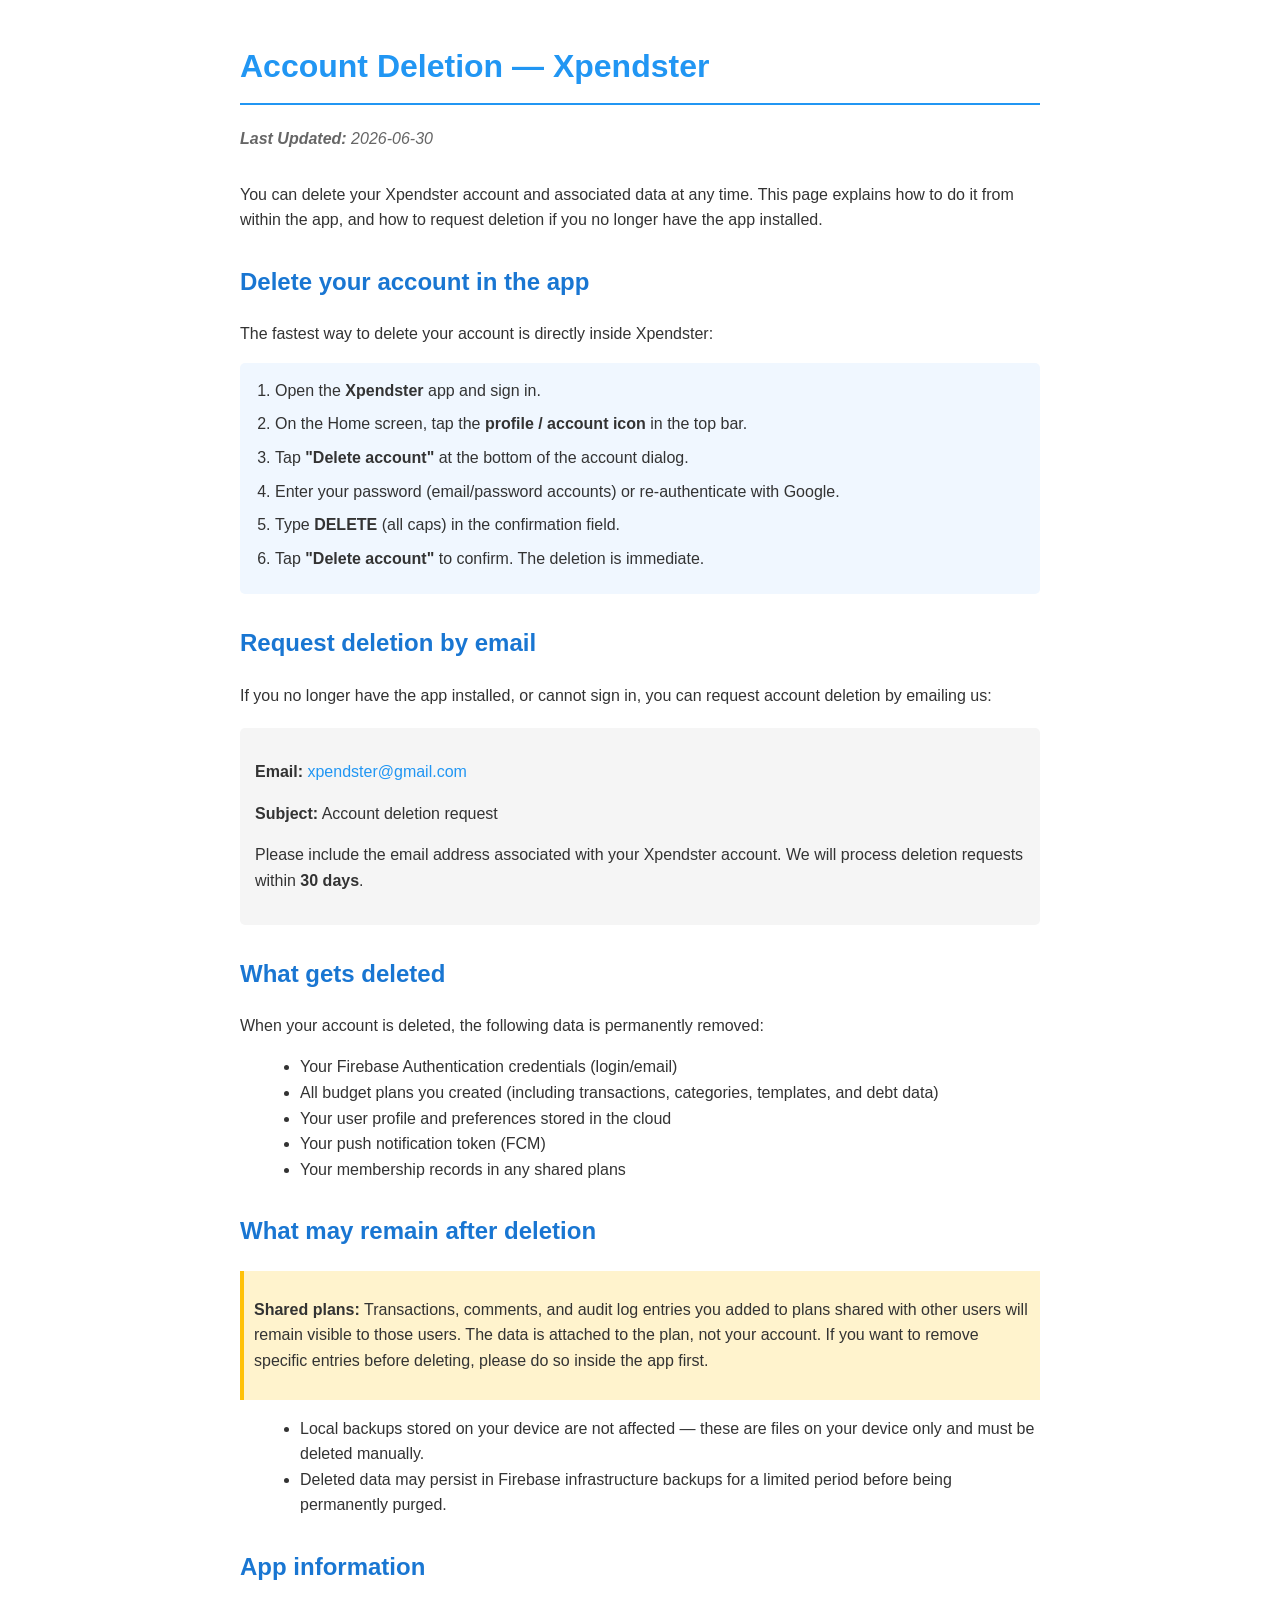
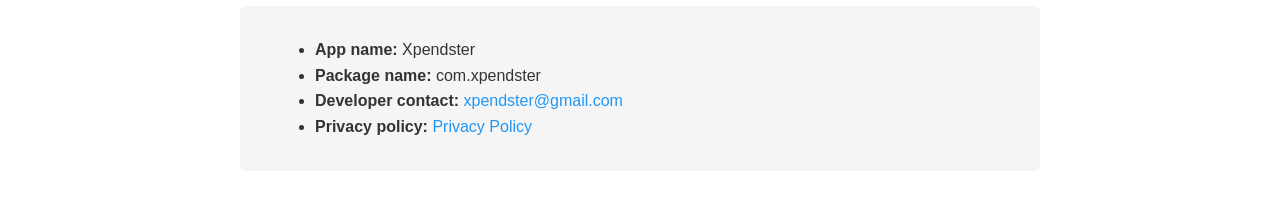
==== account-deletion.html @ a4f4fa09 "Added account deletion page" ====
<!DOCTYPE html>
<html lang="en">
<head>
    <meta charset="UTF-8">
    <meta name="viewport" content="width=device-width, initial-scale=1.0">
    <title>Account Deletion - Xpendster</title>
    <style>
        body {
            font-family: -apple-system, BlinkMacSystemFont, 'Segoe UI', Roboto, Oxygen, Ubuntu, Cantarell, sans-serif;
            line-height: 1.6;
            max-width: 800px;
            margin: 0 auto;
            padding: 20px;
            color: #333;
        }
        h1 {
            color: #2196F3;
            border-bottom: 2px solid #2196F3;
            padding-bottom: 10px;
        }
        h2 {
            color: #1976D2;
            margin-top: 30px;
        }
        h3 {
            color: #424242;
            margin-top: 20px;
        }
        .last-updated {
            color: #666;
            font-style: italic;
            margin-bottom: 30px;
        }
        ol, ul {
            margin-left: 20px;
        }
        a {
            color: #2196F3;
            text-decoration: none;
        }
        a:hover {
            text-decoration: underline;
        }
        .contact-info {
            background-color: #f5f5f5;
            padding: 15px;
            border-radius: 5px;
            margin: 20px 0;
        }
        .highlight {
            background-color: #fff3cd;
            padding: 10px;
            border-left: 4px solid #ffc107;
            margin: 15px 0;
        }
        .steps {
            background-color: #f0f7ff;
            padding: 15px 15px 15px 35px;
            border-radius: 5px;
            margin: 15px 0;
        }
        .steps li {
            margin-bottom: 8px;
        }
    </style>
</head>
<body>
    <h1>Account Deletion — Xpendster</h1>
    <p class="last-updated"><strong>Last Updated:</strong> 2026-06-30</p>

    <p>You can delete your Xpendster account and associated data at any time. This page explains how to do it from within the app, and how to request deletion if you no longer have the app installed.</p>

    <h2>Delete your account in the app</h2>
    <p>The fastest way to delete your account is directly inside Xpendster:</p>
    <ol class="steps">
        <li>Open the <strong>Xpendster</strong> app and sign in.</li>
        <li>On the Home screen, tap the <strong>profile / account icon</strong> in the top bar.</li>
        <li>Tap <strong>"Delete account"</strong> at the bottom of the account dialog.</li>
        <li>Enter your password (email/password accounts) or re-authenticate with Google.</li>
        <li>Type <strong>DELETE</strong> (all caps) in the confirmation field.</li>
        <li>Tap <strong>"Delete account"</strong> to confirm. The deletion is immediate.</li>
    </ol>

    <h2>Request deletion by email</h2>
    <p>If you no longer have the app installed, or cannot sign in, you can request account deletion by emailing us:</p>
    <div class="contact-info">
        <p><strong>Email:</strong> <a href="mailto:xpendster@gmail.com">xpendster@gmail.com</a></p>
        <p><strong>Subject:</strong> Account deletion request</p>
        <p>Please include the email address associated with your Xpendster account. We will process deletion requests within <strong>30 days</strong>.</p>
    </div>

    <h2>What gets deleted</h2>
    <p>When your account is deleted, the following data is permanently removed:</p>
    <ul>
        <li>Your Firebase Authentication credentials (login/email)</li>
        <li>All budget plans you created (including transactions, categories, templates, and debt data)</li>
        <li>Your user profile and preferences stored in the cloud</li>
        <li>Your push notification token (FCM)</li>
        <li>Your membership records in any shared plans</li>
    </ul>

    <h2>What may remain after deletion</h2>
    <div class="highlight">
        <p><strong>Shared plans:</strong> Transactions, comments, and audit log entries you added to plans shared with other users will remain visible to those users. The data is attached to the plan, not your account. If you want to remove specific entries before deleting, please do so inside the app first.</p>
    </div>
    <ul>
        <li>Local backups stored on your device are not affected — these are files on your device only and must be deleted manually.</li>
        <li>Deleted data may persist in Firebase infrastructure backups for a limited period before being permanently purged.</li>
    </ul>

    <h2>App information</h2>
    <div class="contact-info">
        <ul>
            <li><strong>App name:</strong> Xpendster</li>
            <li><strong>Package name:</strong> com.xpendster</li>
            <li><strong>Developer contact:</strong> <a href="mailto:xpendster@gmail.com">xpendster@gmail.com</a></li>
            <li><strong>Privacy policy:</strong> <a href="privacy-policy.html">Privacy Policy</a></li>
        </ul>
    </div>
</body>
</html>
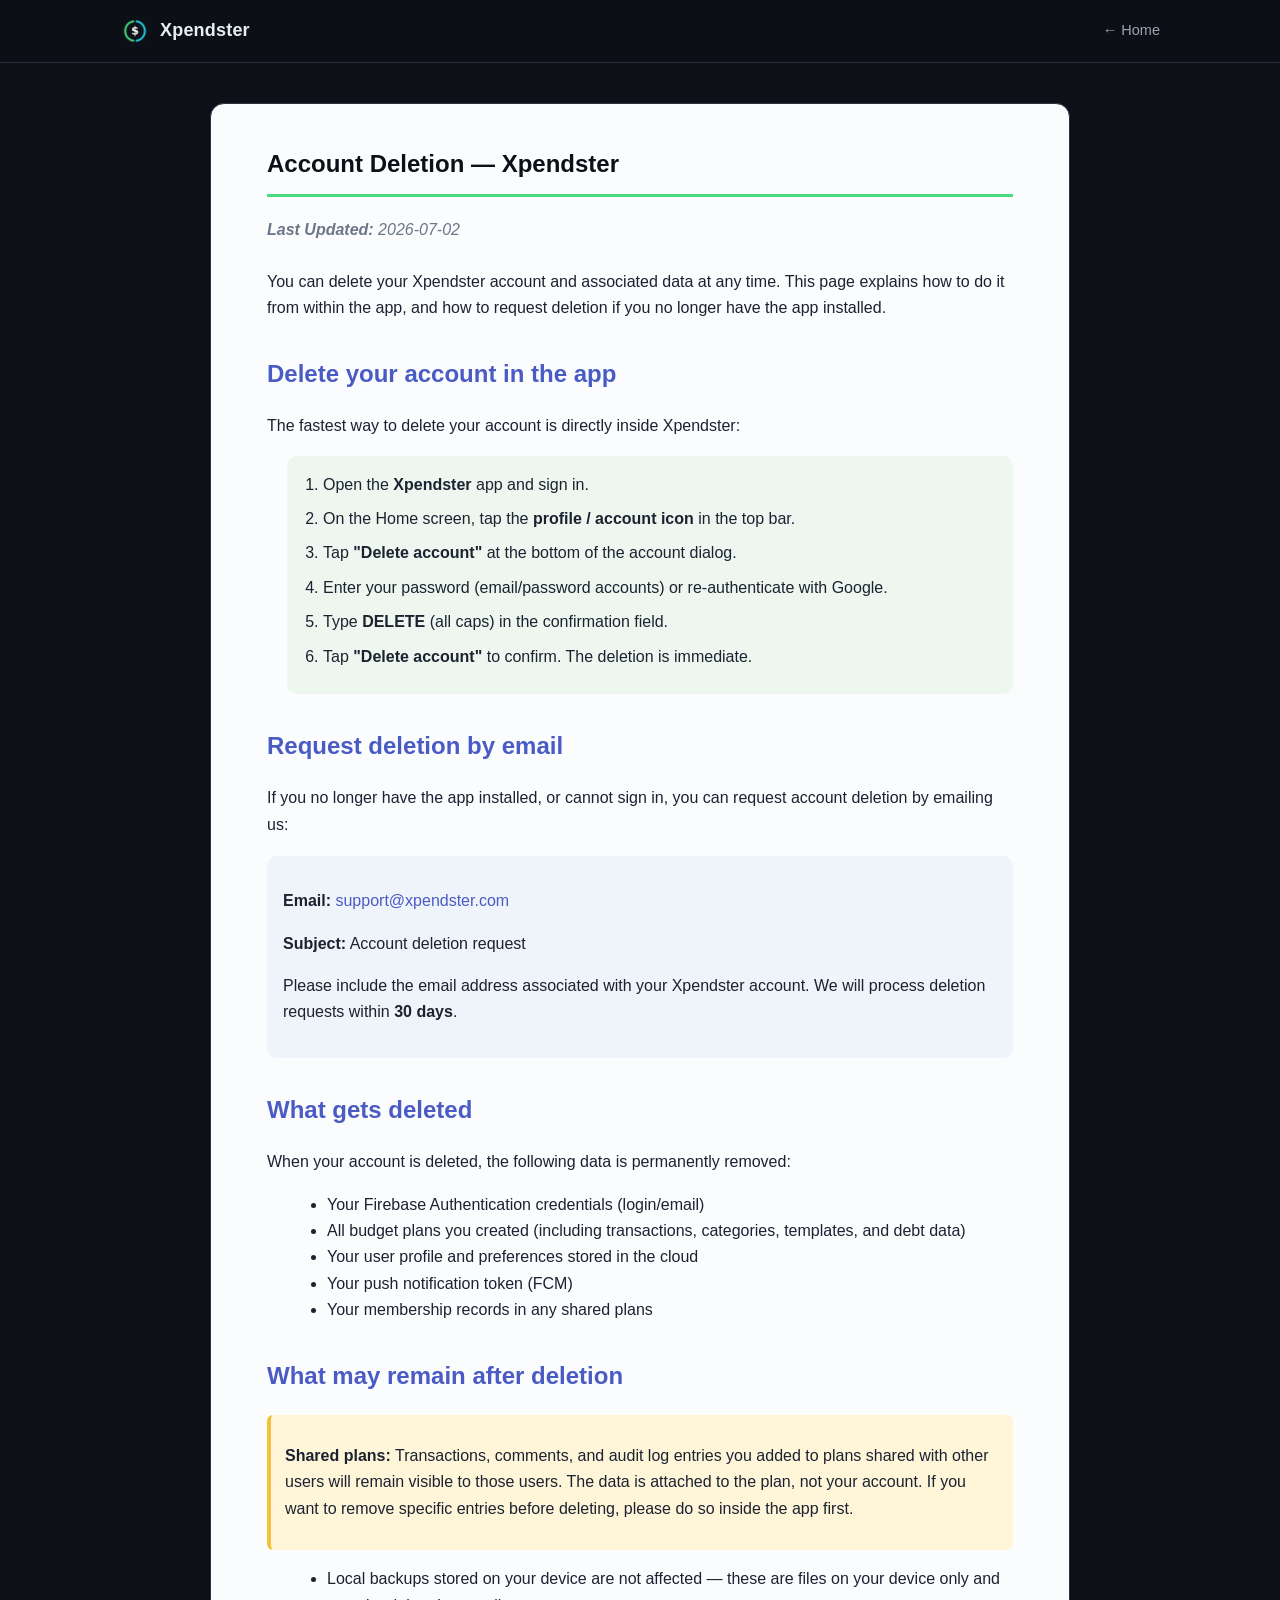
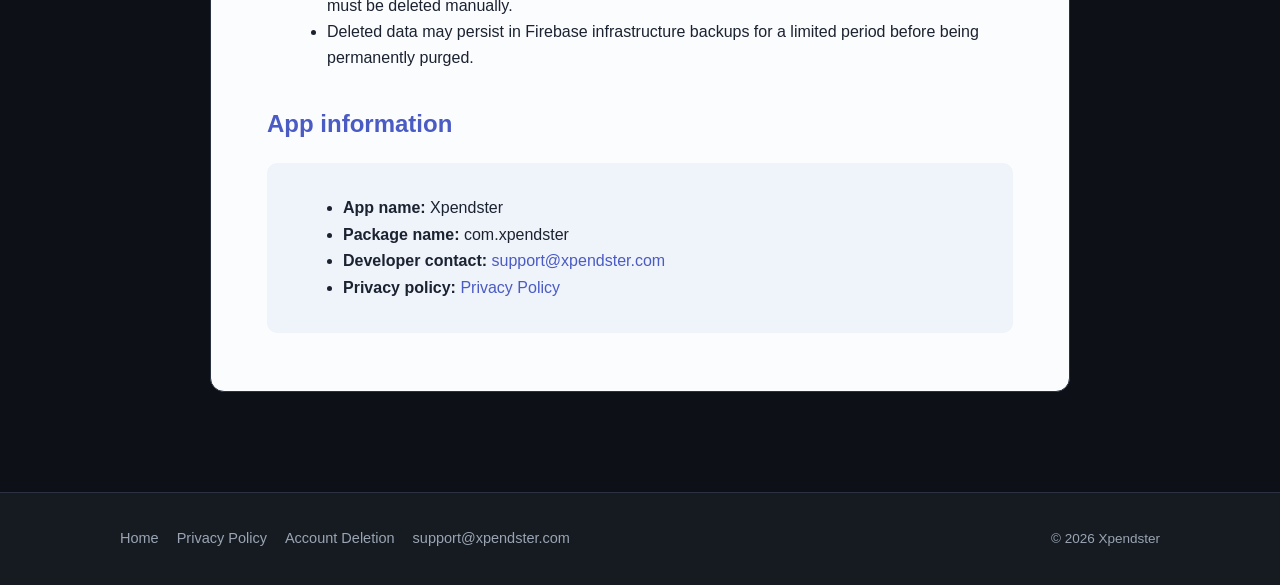
==== commit 13b9e338: "feat: branded bilingual landing page + custom domain + restyle Add index.html — an EN/SV landing pag" ====
--- a/account-deletion.html
+++ b/account-deletion.html
@@ -3,70 +3,25 @@
 <head>
     <meta charset="UTF-8">
     <meta name="viewport" content="width=device-width, initial-scale=1.0">
-    <title>Account Deletion - Xpendster</title>
-    <style>
-        body {
-            font-family: -apple-system, BlinkMacSystemFont, 'Segoe UI', Roboto, Oxygen, Ubuntu, Cantarell, sans-serif;
-            line-height: 1.6;
-            max-width: 800px;
-            margin: 0 auto;
-            padding: 20px;
-            color: #333;
-        }
-        h1 {
-            color: #2196F3;
-            border-bottom: 2px solid #2196F3;
-            padding-bottom: 10px;
-        }
-        h2 {
-            color: #1976D2;
-            margin-top: 30px;
-        }
-        h3 {
-            color: #424242;
-            margin-top: 20px;
-        }
-        .last-updated {
-            color: #666;
-            font-style: italic;
-            margin-bottom: 30px;
-        }
-        ol, ul {
-            margin-left: 20px;
-        }
-        a {
-            color: #2196F3;
-            text-decoration: none;
-        }
-        a:hover {
-            text-decoration: underline;
-        }
-        .contact-info {
-            background-color: #f5f5f5;
-            padding: 15px;
-            border-radius: 5px;
-            margin: 20px 0;
-        }
-        .highlight {
-            background-color: #fff3cd;
-            padding: 10px;
-            border-left: 4px solid #ffc107;
-            margin: 15px 0;
-        }
-        .steps {
-            background-color: #f0f7ff;
-            padding: 15px 15px 15px 35px;
-            border-radius: 5px;
-            margin: 15px 0;
-        }
-        .steps li {
-            margin-bottom: 8px;
-        }
-    </style>
+    <title>Account Deletion — Xpendster</title>
+    <meta name="description" content="How to delete your Xpendster account and associated data.">
+    <link rel="icon" type="image/png" href="assets/icon-512.png">
+    <link rel="apple-touch-icon" href="assets/icon-512.png">
+    <link rel="stylesheet" href="styles.css">
 </head>
 <body>
+    <header class="topbar">
+        <div class="wrap">
+            <a class="brand" href="/"><img src="assets/icon-512.png" alt="Xpendster"><b>Xpendster</b></a>
+            <a href="/" style="color:var(--muted);font-size:14.5px">&larr; Home</a>
+        </div>
+    </header>
+
+    <main class="legal">
+        <div class="wrap">
+            <article class="paper">
     <h1>Account Deletion — Xpendster</h1>
-    <p class="last-updated"><strong>Last Updated:</strong> 2026-06-30</p>
+    <p class="last-updated"><strong>Last Updated:</strong> 2026-07-02</p>
 
     <p>You can delete your Xpendster account and associated data at any time. This page explains how to do it from within the app, and how to request deletion if you no longer have the app installed.</p>
 
@@ -84,7 +39,7 @@
     <h2>Request deletion by email</h2>
     <p>If you no longer have the app installed, or cannot sign in, you can request account deletion by emailing us:</p>
     <div class="contact-info">
-        <p><strong>Email:</strong> <a href="mailto:xpendster@gmail.com">xpendster@gmail.com</a></p>
+        <p><strong>Email:</strong> <a href="mailto:support@xpendster.com">support@xpendster.com</a></p>
         <p><strong>Subject:</strong> Account deletion request</p>
         <p>Please include the email address associated with your Xpendster account. We will process deletion requests within <strong>30 days</strong>.</p>
     </div>
@@ -113,9 +68,25 @@
         <ul>
             <li><strong>App name:</strong> Xpendster</li>
             <li><strong>Package name:</strong> com.xpendster</li>
-            <li><strong>Developer contact:</strong> <a href="mailto:xpendster@gmail.com">xpendster@gmail.com</a></li>
+            <li><strong>Developer contact:</strong> <a href="mailto:support@xpendster.com">support@xpendster.com</a></li>
             <li><strong>Privacy policy:</strong> <a href="privacy-policy.html">Privacy Policy</a></li>
         </ul>
     </div>
+            </article>
+        </div>
+    </main>
+
+    <footer>
+        <div class="wrap">
+            <nav>
+                <a href="/">Home</a>
+                <a href="privacy-policy.html">Privacy Policy</a>
+                <a href="account-deletion.html">Account Deletion</a>
+                <a href="mailto:support@xpendster.com">support@xpendster.com</a>
+            </nav>
+            <span class="copy">© <span id="yr">2026</span> Xpendster</span>
+        </div>
+    </footer>
+    <script>var y=document.getElementById('yr');if(y)y.textContent=new Date().getFullYear();</script>
 </body>
-</html>+</html>
--- a/styles.css
+++ b/styles.css
@@ -0,0 +1,141 @@
+/* Xpendster public site — shared brand styles
+   Palette derived from the app: navy #0D1117, coin green #49DB7E,
+   app-primary indigo #4A5BC4. */
+
+:root {
+    --navy: #0D1117;
+    --navy-2: #161B22;
+    --surface: #1C2230;
+    --border: #2A3140;
+    --text: #E6EDF3;
+    --muted: #9AA4B2;
+    --green: #49DB7E;
+    --green-dim: #2FB862;
+    --indigo: #7C88E8;
+    --indigo-deep: #4A5BC4;
+    --max: 1080px;
+    --radius: 14px;
+    --font: -apple-system, BlinkMacSystemFont, 'Segoe UI', Roboto, Oxygen, Ubuntu, Cantarell, sans-serif;
+}
+
+* { box-sizing: border-box; }
+
+html { scroll-behavior: smooth; }
+
+body {
+    margin: 0;
+    font-family: var(--font);
+    line-height: 1.65;
+    color: var(--text);
+    background: var(--navy);
+    -webkit-font-smoothing: antialiased;
+}
+
+a { color: var(--green); text-decoration: none; }
+a:hover { text-decoration: underline; }
+
+.wrap { width: 100%; max-width: var(--max); margin: 0 auto; padding: 0 20px; }
+
+/* ---------- Top bar ---------- */
+.topbar {
+    position: sticky; top: 0; z-index: 20;
+    background: rgba(13, 17, 23, 0.85);
+    backdrop-filter: saturate(140%) blur(10px);
+    border-bottom: 1px solid var(--border);
+}
+.topbar .wrap { display: flex; align-items: center; justify-content: space-between; height: 62px; }
+.brand { display: flex; align-items: center; gap: 10px; font-weight: 700; font-size: 18px; color: var(--text); }
+.brand:hover { text-decoration: none; }
+.brand img { width: 30px; height: 30px; border-radius: 8px; }
+.brand b { letter-spacing: .2px; }
+
+/* Language toggle */
+.lang { display: inline-flex; border: 1px solid var(--border); border-radius: 999px; overflow: hidden; }
+.lang button {
+    background: transparent; color: var(--muted); border: 0; cursor: pointer;
+    font: 600 13px var(--font); padding: 6px 14px;
+}
+.lang button.active { background: var(--green); color: #06210F; }
+
+/* ---------- Hero ---------- */
+.hero { text-align: center; padding: 72px 0 40px; }
+.hero .icon { width: 96px; height: 96px; border-radius: 22px; box-shadow: 0 12px 40px rgba(73, 219, 126, .18); }
+.hero h1 { font-size: clamp(34px, 6vw, 56px); line-height: 1.05; margin: 22px 0 10px; letter-spacing: -.5px; }
+.hero .tagline { font-size: clamp(17px, 2.6vw, 22px); color: var(--text); margin: 0 auto 8px; max-width: 620px; }
+.hero .sub { color: var(--muted); max-width: 560px; margin: 0 auto 26px; }
+.grad { background: linear-gradient(100deg, var(--green), var(--indigo)); -webkit-background-clip: text; background-clip: text; color: transparent; }
+
+.badge-soon {
+    display: inline-flex; align-items: center; gap: 8px;
+    border: 1px solid var(--border); background: var(--navy-2);
+    color: var(--text); border-radius: 999px; padding: 10px 18px; font-weight: 600; font-size: 14px;
+}
+.badge-soon .dot { width: 8px; height: 8px; border-radius: 50%; background: var(--green); box-shadow: 0 0 0 4px rgba(73,219,126,.18); }
+
+/* ---------- Feature graphic banner ---------- */
+.banner { padding: 24px 0 8px; }
+.banner img { width: 100%; max-width: 720px; display: block; margin: 0 auto; border-radius: var(--radius); border: 1px solid var(--border); }
+
+/* ---------- Features ---------- */
+.section { padding: 56px 0; }
+.section h2 { text-align: center; font-size: clamp(24px, 4vw, 34px); margin: 0 0 8px; }
+.section .lead { text-align: center; color: var(--muted); max-width: 620px; margin: 0 auto 40px; }
+
+.features { display: grid; grid-template-columns: repeat(auto-fit, minmax(240px, 1fr)); gap: 18px; }
+.card {
+    background: var(--navy-2); border: 1px solid var(--border); border-radius: var(--radius);
+    padding: 22px 20px; transition: border-color .2s, transform .2s;
+}
+.card:hover { border-color: var(--green-dim); transform: translateY(-2px); }
+.card .ico { font-size: 22px; margin-bottom: 10px; }
+.card h3 { margin: 0 0 6px; font-size: 17px; }
+.card p { margin: 0; color: var(--muted); font-size: 14.5px; }
+
+/* ---------- Screenshots ---------- */
+.shots { display: flex; gap: 18px; overflow-x: auto; padding: 6px 4px 22px; scroll-snap-type: x mandatory; }
+.shots::-webkit-scrollbar { height: 8px; }
+.shots::-webkit-scrollbar-thumb { background: var(--border); border-radius: 999px; }
+.shots img {
+    height: 520px; width: auto; flex: 0 0 auto; border-radius: 20px; border: 1px solid var(--border);
+    scroll-snap-align: center; background: var(--navy-2);
+}
+
+/* ---------- Footer ---------- */
+footer { border-top: 1px solid var(--border); background: var(--navy-2); padding: 34px 0; margin-top: 40px; }
+footer .wrap { display: flex; flex-wrap: wrap; gap: 16px 28px; align-items: center; justify-content: space-between; }
+footer nav { display: flex; flex-wrap: wrap; gap: 18px; }
+footer nav a { color: var(--muted); font-size: 14.5px; }
+footer nav a:hover { color: var(--green); }
+footer .copy { color: var(--muted); font-size: 13.5px; }
+
+/* ---------- Language visibility ---------- */
+[data-lang] { display: none; }
+html[lang="en"] [data-lang="en"], html[lang="sv"] [data-lang="sv"] { display: revert; }
+/* inline variants keep inline flow */
+span[data-lang], a[data-lang], b[data-lang], strong[data-lang] { }
+html[lang="en"] span[data-lang="en"], html[lang="sv"] span[data-lang="sv"] { display: inline; }
+
+/* ---------- Legal pages (light, readable card) ---------- */
+.legal { padding: 40px 0 60px; }
+.legal .paper {
+    background: #FBFCFE; color: #1B2230; border-radius: var(--radius);
+    padding: 40px clamp(20px, 5vw, 56px); max-width: 860px; margin: 0 auto;
+    border: 1px solid var(--border);
+}
+.legal .paper h1 { color: var(--navy); border-bottom: 3px solid var(--green); padding-bottom: 10px; margin-top: 0; }
+.legal .paper h2 { color: var(--indigo-deep); margin-top: 32px; }
+.legal .paper h3 { color: #33405A; margin-top: 20px; }
+.legal .paper a { color: var(--indigo-deep); }
+.legal .paper a:hover { color: var(--green-dim); }
+.legal .last-updated { color: #6B7688; font-style: italic; margin-bottom: 26px; }
+.legal .paper ol, .legal .paper ul { margin-left: 20px; }
+.legal .contact-info { background: #EFF3FA; padding: 16px; border-radius: 10px; margin: 18px 0; }
+.legal .highlight { background: #FFF6DA; padding: 12px 14px; border-left: 4px solid #F0C33C; border-radius: 6px; margin: 16px 0; }
+.legal .steps { background: #EDF7F0; padding: 16px 16px 16px 36px; border-radius: 10px; margin: 16px 0; }
+.legal .steps li { margin-bottom: 8px; }
+
+@media (max-width: 640px) {
+    .hero { padding: 48px 0 28px; }
+    .shots img { height: 440px; }
+    footer .wrap { flex-direction: column; align-items: flex-start; }
+}
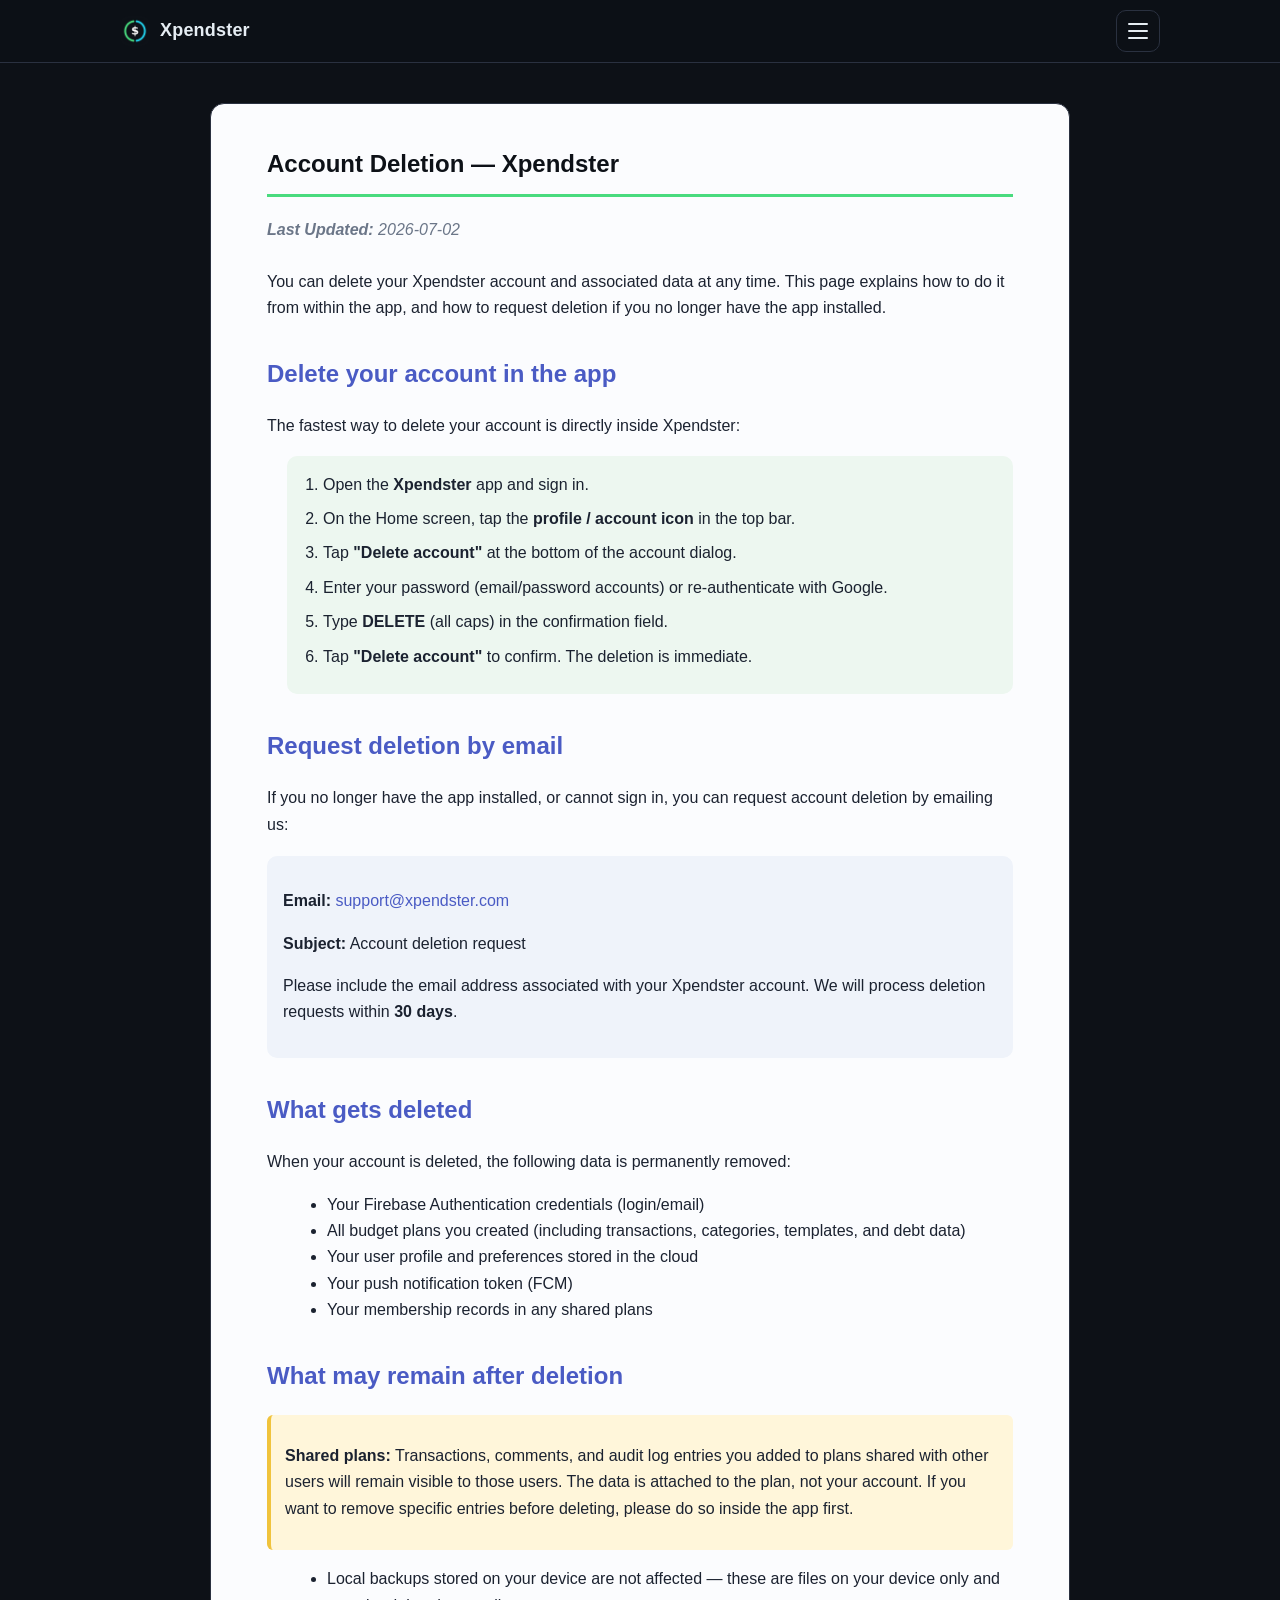
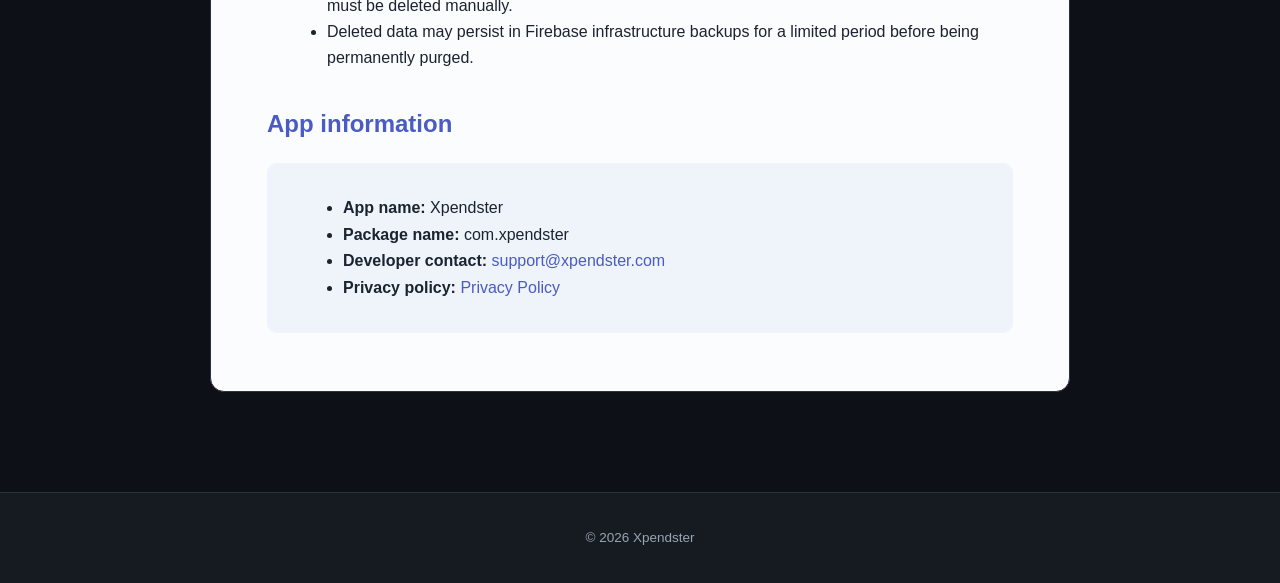
==== commit 96e5cd3a: "feat(site): move nav links into a hamburger menu in the top bar Replace the footer link row with a m" ====
--- a/account-deletion.html
+++ b/account-deletion.html
@@ -13,7 +13,16 @@
     <header class="topbar">
         <div class="wrap">
             <a class="brand" href="/"><img src="assets/icon-512.png" alt="Xpendster"><b>Xpendster</b></a>
-            <a href="/" style="color:var(--muted);font-size:14.5px">&larr; Home</a>
+            <div class="nav-right">
+                <button class="menu-btn" type="button" aria-label="Menu" aria-expanded="false"><span></span><span></span><span></span></button>
+                <nav class="menu" id="menu">
+                    <a href="/">Home</a>
+                    <a href="privacy-policy.html">Privacy Policy</a>
+                    <a href="account-deletion.html">Account Deletion</a>
+                    <div class="sep"></div>
+                    <a href="mailto:support@xpendster.com">support@xpendster.com</a>
+                </nav>
+            </div>
         </div>
     </header>
 
@@ -77,16 +86,10 @@
     </main>
 
     <footer>
-        <div class="wrap">
-            <nav>
-                <a href="/">Home</a>
-                <a href="privacy-policy.html">Privacy Policy</a>
-                <a href="account-deletion.html">Account Deletion</a>
-                <a href="mailto:support@xpendster.com">support@xpendster.com</a>
-            </nav>
+        <div class="wrap" style="justify-content:center">
             <span class="copy">© <span id="yr">2026</span> Xpendster</span>
         </div>
     </footer>
-    <script>var y=document.getElementById('yr');if(y)y.textContent=new Date().getFullYear();</script>
+    <script src="menu.js"></script>
 </body>
 </html>
--- a/styles.css
+++ b/styles.css
@@ -57,6 +57,33 @@
 }
 .lang button.active { background: var(--green); color: #06210F; }
 
+/* Right-side controls + hamburger menu */
+.nav-right { position: relative; display: flex; align-items: center; gap: 12px; }
+
+.menu-btn {
+    display: inline-flex; flex-direction: column; justify-content: center; gap: 5px;
+    width: 44px; height: 42px; padding: 0 11px; cursor: pointer;
+    border: 1px solid var(--border); border-radius: 10px; background: transparent;
+}
+.menu-btn span { display: block; height: 2px; width: 100%; background: var(--text); border-radius: 2px; transition: transform .25s, opacity .2s, background .15s; }
+.menu-btn:hover span { background: var(--green); }
+.menu-btn.open span:nth-child(1) { transform: translateY(7px) rotate(45deg); }
+.menu-btn.open span:nth-child(2) { opacity: 0; }
+.menu-btn.open span:nth-child(3) { transform: translateY(-7px) rotate(-45deg); }
+
+.menu {
+    position: absolute; top: calc(100% + 16px); right: 0; z-index: 40;
+    min-width: 230px; padding: 8px; display: flex; flex-direction: column;
+    background: var(--surface); border: 1px solid var(--border); border-radius: 14px;
+    box-shadow: 0 16px 44px rgba(0, 0, 0, .5);
+    opacity: 0; visibility: hidden; transform: translateY(-6px);
+    transition: opacity .18s ease, transform .18s ease, visibility .18s;
+}
+.menu.open { opacity: 1; visibility: visible; transform: translateY(0); }
+.menu a { color: var(--text); padding: 11px 14px; border-radius: 9px; font-size: 15px; font-weight: 500; }
+.menu a:hover { background: var(--navy-2); color: var(--green); text-decoration: none; }
+.menu .sep { height: 1px; background: var(--border); margin: 6px 8px; }
+
 /* ---------- Hero ---------- */
 .hero { text-align: center; padding: 72px 0 40px; }
 .hero .icon { width: 96px; height: 96px; border-radius: 22px; box-shadow: 0 12px 40px rgba(73, 219, 126, .18); }
@@ -92,13 +119,48 @@
 .card p { margin: 0; color: var(--muted); font-size: 14.5px; }
 
 /* ---------- Screenshots ---------- */
-.shots { display: flex; gap: 18px; overflow-x: auto; padding: 6px 4px 22px; scroll-snap-type: x mandatory; }
+.shots { overflow-x: auto; padding: 6px 20px 22px; scroll-snap-type: x mandatory; }
+.shots-track { display: flex; gap: 18px; width: fit-content; margin: 0 auto; }
 .shots::-webkit-scrollbar { height: 8px; }
 .shots::-webkit-scrollbar-thumb { background: var(--border); border-radius: 999px; }
 .shots img {
     height: 520px; width: auto; flex: 0 0 auto; border-radius: 20px; border: 1px solid var(--border);
-    scroll-snap-align: center; background: var(--navy-2);
-}
+    scroll-snap-align: center; background: var(--navy-2); cursor: zoom-in;
+}
+
+/* Carousel controls */
+.carousel { position: relative; }
+.car-btn {
+    position: absolute; top: 50%; transform: translateY(-50%); z-index: 5;
+    width: 46px; height: 46px; border-radius: 50%; cursor: pointer;
+    border: 1px solid var(--border); background: rgba(22, 27, 34, .92); color: var(--text);
+    font-size: 26px; line-height: 1; display: flex; align-items: center; justify-content: center;
+    transition: background .15s, border-color .15s, opacity .15s;
+    backdrop-filter: blur(6px);
+}
+.car-btn:hover { background: var(--green); color: #06210F; border-color: var(--green); }
+.car-btn:disabled { opacity: 0; pointer-events: none; }
+.car-btn.prev { left: 10px; }
+.car-btn.next { right: 10px; }
+
+/* Lightbox (click to zoom) */
+.lightbox {
+    position: fixed; inset: 0; z-index: 100; display: flex; align-items: center; justify-content: center;
+    background: rgba(6, 9, 13, .92); backdrop-filter: blur(4px); padding: 24px;
+    opacity: 0; visibility: hidden; transition: opacity .2s;
+}
+.lightbox.open { opacity: 1; visibility: visible; }
+.lightbox img { max-width: 92vw; max-height: 90vh; border-radius: 18px; border: 1px solid var(--border); box-shadow: 0 20px 60px rgba(0,0,0,.5); }
+.lb-btn {
+    position: absolute; background: rgba(22, 27, 34, .9); color: var(--text); border: 1px solid var(--border);
+    cursor: pointer; display: flex; align-items: center; justify-content: center; transition: background .15s, color .15s;
+}
+.lb-btn:hover { background: var(--green); color: #06210F; border-color: var(--green); }
+.lb-close { top: 18px; right: 18px; width: 44px; height: 44px; border-radius: 50%; font-size: 24px; }
+.lb-nav { top: 50%; transform: translateY(-50%); width: 52px; height: 52px; border-radius: 50%; font-size: 30px; }
+.lb-prev { left: 18px; }
+.lb-next { right: 18px; }
+body.no-scroll { overflow: hidden; }
 
 /* ---------- Footer ---------- */
 footer { border-top: 1px solid var(--border); background: var(--navy-2); padding: 34px 0; margin-top: 40px; }
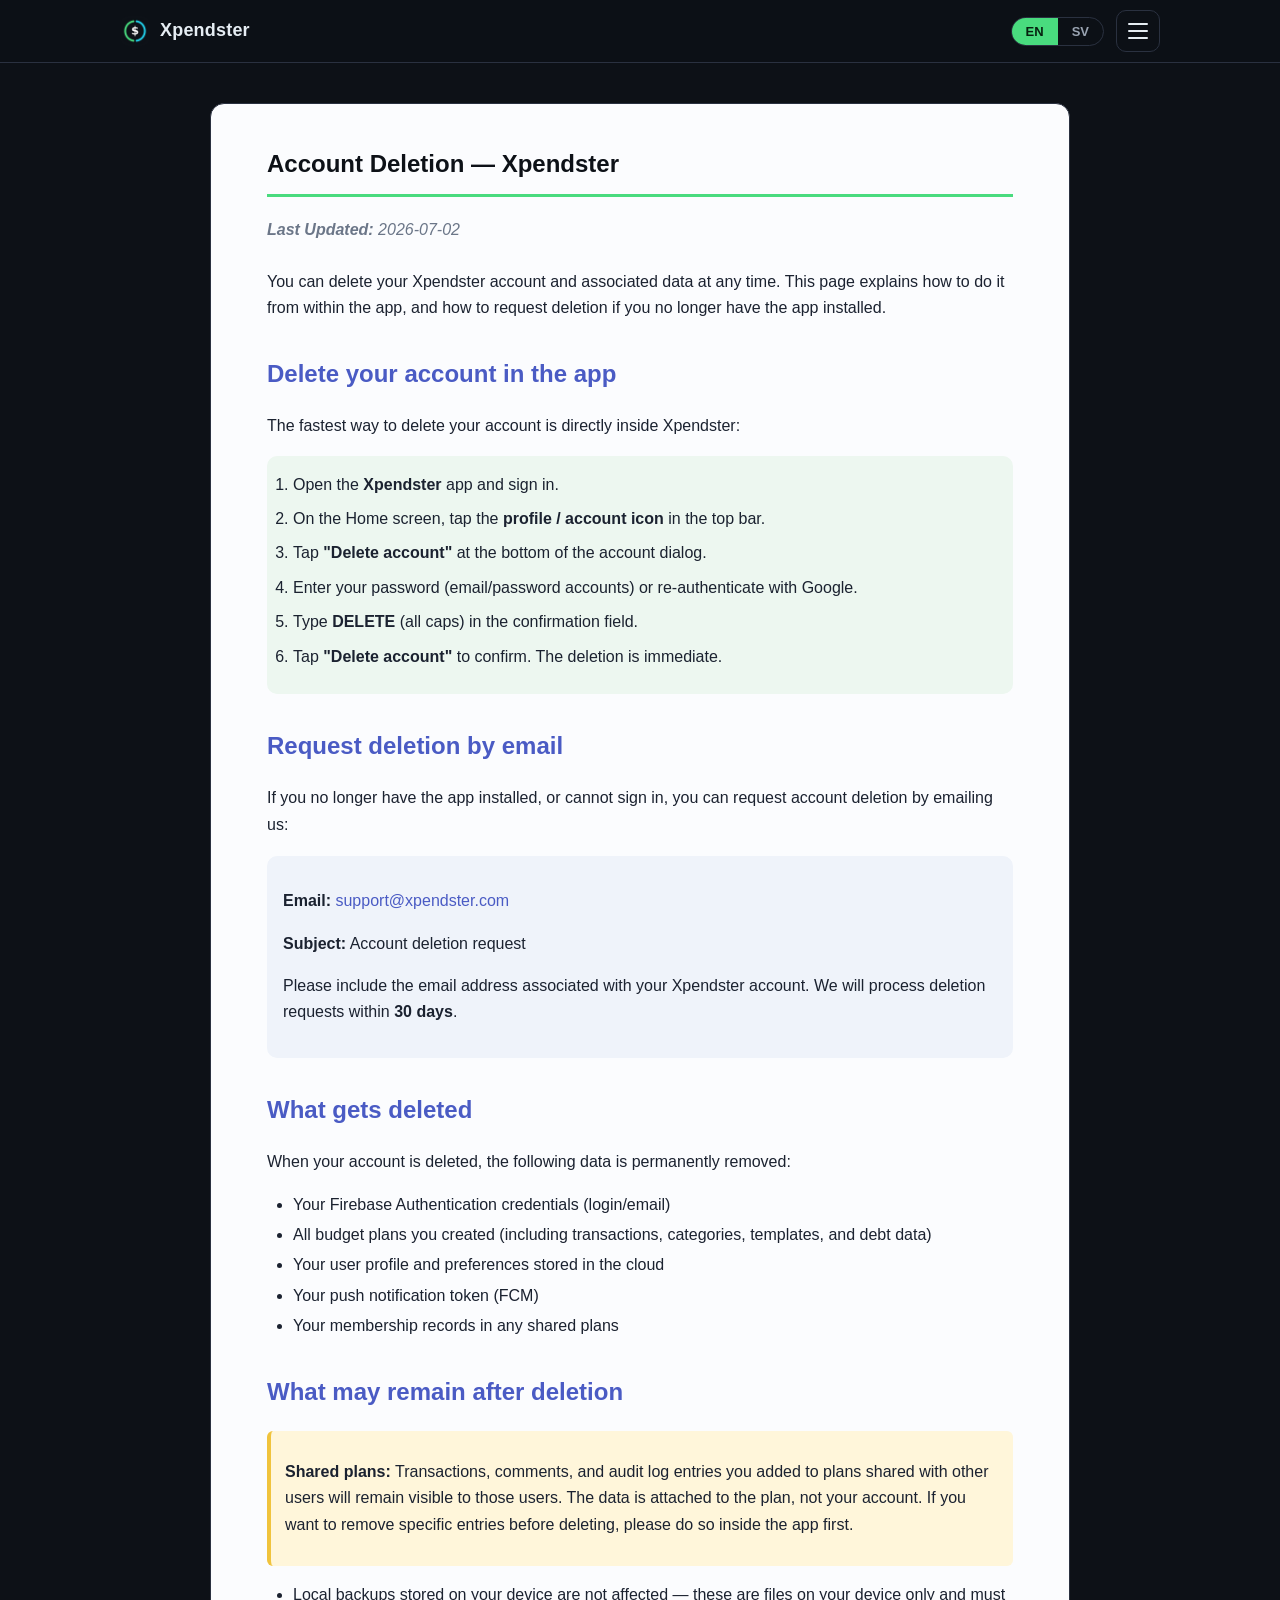
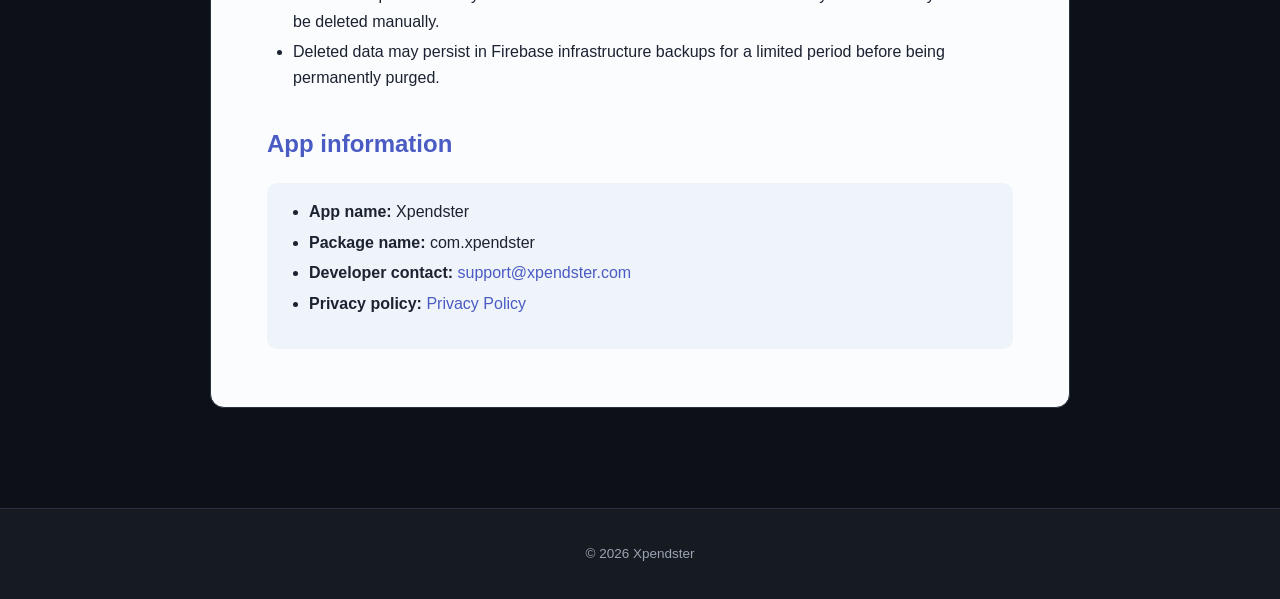
==== commit 26f9d91c: "feat: Swedish translations for privacy policy and account deletion pages Both legal pages are now bi" ====
--- a/account-deletion.html
+++ b/account-deletion.html
@@ -14,11 +14,15 @@
         <div class="wrap">
             <a class="brand" href="/"><img src="assets/icon-512.png" alt="Xpendster"><b>Xpendster</b></a>
             <div class="nav-right">
+                <div class="lang" role="group" aria-label="Language">
+                    <button type="button" data-set-lang="en">EN</button>
+                    <button type="button" data-set-lang="sv">SV</button>
+                </div>
                 <button class="menu-btn" type="button" aria-label="Menu" aria-expanded="false"><span></span><span></span><span></span></button>
                 <nav class="menu" id="menu">
-                    <a href="/">Home</a>
-                    <a href="privacy-policy.html">Privacy Policy</a>
-                    <a href="account-deletion.html">Account Deletion</a>
+                    <a href="/" data-lang="en">Home</a><a href="/" data-lang="sv">Hem</a>
+                    <a href="privacy-policy.html" data-lang="en">Privacy Policy</a><a href="privacy-policy.html" data-lang="sv">Integritetspolicy</a>
+                    <a href="account-deletion.html" data-lang="en">Account Deletion</a><a href="account-deletion.html" data-lang="sv">Radera konto</a>
                     <div class="sep"></div>
                     <a href="mailto:support@xpendster.com">support@xpendster.com</a>
                 </nav>
@@ -29,6 +33,7 @@
     <main class="legal">
         <div class="wrap">
             <article class="paper">
+    <div data-lang="en">
     <h1>Account Deletion — Xpendster</h1>
     <p class="last-updated"><strong>Last Updated:</strong> 2026-07-02</p>
 
@@ -81,6 +86,62 @@
             <li><strong>Privacy policy:</strong> <a href="privacy-policy.html">Privacy Policy</a></li>
         </ul>
     </div>
+    </div>
+
+    <div data-lang="sv">
+    <h1>Radera konto — Xpendster</h1>
+    <p class="last-updated"><strong>Senast uppdaterad:</strong> 2026-07-02</p>
+
+    <p>Du kan radera ditt Xpendster-konto och tillhörande data när som helst. Den här sidan förklarar hur du gör det i appen, och hur du begär radering om du inte längre har appen installerad.</p>
+
+    <h2>Radera ditt konto i appen</h2>
+    <p>Det snabbaste sättet att radera ditt konto är direkt i Xpendster:</p>
+    <ol class="steps">
+        <li>Öppna appen <strong>Xpendster</strong> och logga in.</li>
+        <li>På startskärmen trycker du på <strong>profil-/kontoikonen</strong> i det övre fältet.</li>
+        <li>Tryck på <strong>”Radera konto”</strong> längst ned i kontodialogen.</li>
+        <li>Ange ditt lösenord (konton med e-post/lösenord) eller autentisera på nytt med Google.</li>
+        <li>Skriv <strong>DELETE</strong> (endast versaler) i bekräftelsefältet.</li>
+        <li>Tryck på <strong>”Radera konto”</strong> för att bekräfta. Raderingen sker omedelbart.</li>
+    </ol>
+
+    <h2>Begär radering via e-post</h2>
+    <p>Om du inte längre har appen installerad, eller inte kan logga in, kan du begära radering av kontot genom att mejla oss:</p>
+    <div class="contact-info">
+        <p><strong>E-post:</strong> <a href="mailto:support@xpendster.com">support@xpendster.com</a></p>
+        <p><strong>Ämne:</strong> Begäran om radering av konto</p>
+        <p>Ange den e-postadress som är kopplad till ditt Xpendster-konto. Vi behandlar raderingsbegäranden inom <strong>30 dagar</strong>.</p>
+    </div>
+
+    <h2>Vad som raderas</h2>
+    <p>När ditt konto raderas tas följande data bort permanent:</p>
+    <ul>
+        <li>Dina inloggningsuppgifter i Firebase Authentication (inloggning/e-post)</li>
+        <li>Alla budgetplaner du har skapat (inklusive transaktioner, kategorier, mallar och skulddata)</li>
+        <li>Din användarprofil och dina inställningar som lagras i molnet</li>
+        <li>Din token för push-notiser (FCM)</li>
+        <li>Dina medlemskapsposter i eventuella delade planer</li>
+    </ul>
+
+    <h2>Vad som kan finnas kvar efter radering</h2>
+    <div class="highlight">
+        <p><strong>Delade planer:</strong> Transaktioner, kommentarer och ändringsloggposter som du har lagt till i planer som delas med andra användare förblir synliga för dessa användare. Datan är kopplad till planen, inte till ditt konto. Om du vill ta bort specifika poster innan du raderar, gör det i appen först.</p>
+    </div>
+    <ul>
+        <li>Lokala säkerhetskopior som lagras på din enhet påverkas inte — det är filer som endast finns på din enhet och måste raderas manuellt.</li>
+        <li>Raderad data kan finnas kvar i Firebases infrastruktur-säkerhetskopior under en begränsad tid innan den rensas permanent.</li>
+    </ul>
+
+    <h2>Appinformation</h2>
+    <div class="contact-info">
+        <ul>
+            <li><strong>Appnamn:</strong> Xpendster</li>
+            <li><strong>Paketnamn:</strong> com.xpendster</li>
+            <li><strong>Utvecklarkontakt:</strong> <a href="mailto:support@xpendster.com">support@xpendster.com</a></li>
+            <li><strong>Integritetspolicy:</strong> <a href="privacy-policy.html">Integritetspolicy</a></li>
+        </ul>
+    </div>
+    </div>
             </article>
         </div>
     </main>
@@ -91,5 +152,21 @@
         </div>
     </footer>
     <script src="menu.js"></script>
+    <script>
+        (function () {
+            var buttons = document.querySelectorAll('[data-set-lang]');
+            function apply(lang) {
+                document.documentElement.lang = lang;
+                buttons.forEach(function (b) { b.classList.toggle('active', b.dataset.setLang === lang); });
+                try { localStorage.setItem('xp-lang', lang); } catch (e) {}
+            }
+            buttons.forEach(function (b) {
+                b.addEventListener('click', function () { apply(b.dataset.setLang); });
+            });
+            var saved = 'en';
+            try { saved = localStorage.getItem('xp-lang') || (navigator.language || '').slice(0, 2); } catch (e) {}
+            apply(saved === 'sv' ? 'sv' : 'en');
+        })();
+    </script>
 </body>
 </html>
--- a/styles.css
+++ b/styles.css
@@ -99,9 +99,16 @@
 }
 .badge-soon .dot { width: 8px; height: 8px; border-radius: 50%; background: var(--green); box-shadow: 0 0 0 4px rgba(73,219,126,.18); }
 
-/* ---------- Feature graphic banner ---------- */
-.banner { padding: 24px 0 8px; }
-.banner img { width: 100%; max-width: 720px; display: block; margin: 0 auto; border-radius: var(--radius); border: 1px solid var(--border); }
+.hero-cta { display: flex; flex-wrap: wrap; justify-content: center; align-items: center; gap: 12px; }
+.cta-email {
+    display: inline-flex; align-items: center; gap: 8px;
+    background: var(--green); color: #06210F;
+    border-radius: 999px; padding: 10px 20px; font-weight: 700; font-size: 14px;
+    text-decoration: none; transition: transform .12s ease, filter .12s ease;
+}
+.cta-email:hover { filter: brightness(1.06); transform: translateY(-1px); }
+.cta-note { margin: 12px 0 0; color: var(--muted); font-size: 13px; }
+.cta-note a { color: var(--green); }
 
 /* ---------- Features ---------- */
 .section { padding: 56px 0; }
@@ -183,14 +190,20 @@
     background: #FBFCFE; color: #1B2230; border-radius: var(--radius);
     padding: 40px clamp(20px, 5vw, 56px); max-width: 860px; margin: 0 auto;
     border: 1px solid var(--border);
+    /* Wrap long words/URLs so links (e.g. firebase.google.com/...) never overflow the card. */
+    overflow-wrap: break-word;
 }
 .legal .paper h1 { color: var(--navy); border-bottom: 3px solid var(--green); padding-bottom: 10px; margin-top: 0; }
 .legal .paper h2 { color: var(--indigo-deep); margin-top: 32px; }
 .legal .paper h3 { color: #33405A; margin-top: 20px; }
-.legal .paper a { color: var(--indigo-deep); }
+.legal .paper a { color: var(--indigo-deep); overflow-wrap: anywhere; word-break: break-word; }
 .legal .paper a:hover { color: var(--green-dim); }
 .legal .last-updated { color: #6B7688; font-style: italic; margin-bottom: 26px; }
-.legal .paper ol, .legal .paper ul { margin-left: 20px; }
+/* One moderate indent per nesting level. The old `margin-left: 20px` stacked on top of the
+   browser's default ~40px list padding, pushing 2–3 level deep items off narrow screens. */
+.legal .paper ol, .legal .paper ul { margin: 0 0 1em; padding-left: 26px; }
+.legal .paper li > ul, .legal .paper li > ol { margin: 6px 0 0; }
+.legal .paper li { margin-bottom: 4px; }
 .legal .contact-info { background: #EFF3FA; padding: 16px; border-radius: 10px; margin: 18px 0; }
 .legal .highlight { background: #FFF6DA; padding: 12px 14px; border-left: 4px solid #F0C33C; border-radius: 6px; margin: 16px 0; }
 .legal .steps { background: #EDF7F0; padding: 16px 16px 16px 36px; border-radius: 10px; margin: 16px 0; }
@@ -200,4 +213,9 @@
     .hero { padding: 48px 0 28px; }
     .shots img { height: 440px; }
     footer .wrap { flex-direction: column; align-items: flex-start; }
-}
+    /* Give legal text more room on phones: smaller card padding + tighter list indent. */
+    .legal { padding: 24px 0 40px; }
+    .legal .paper { padding: 28px 18px; }
+    .legal .paper ol, .legal .paper ul { padding-left: 20px; }
+    .legal .steps { padding-left: 24px; }
+}
